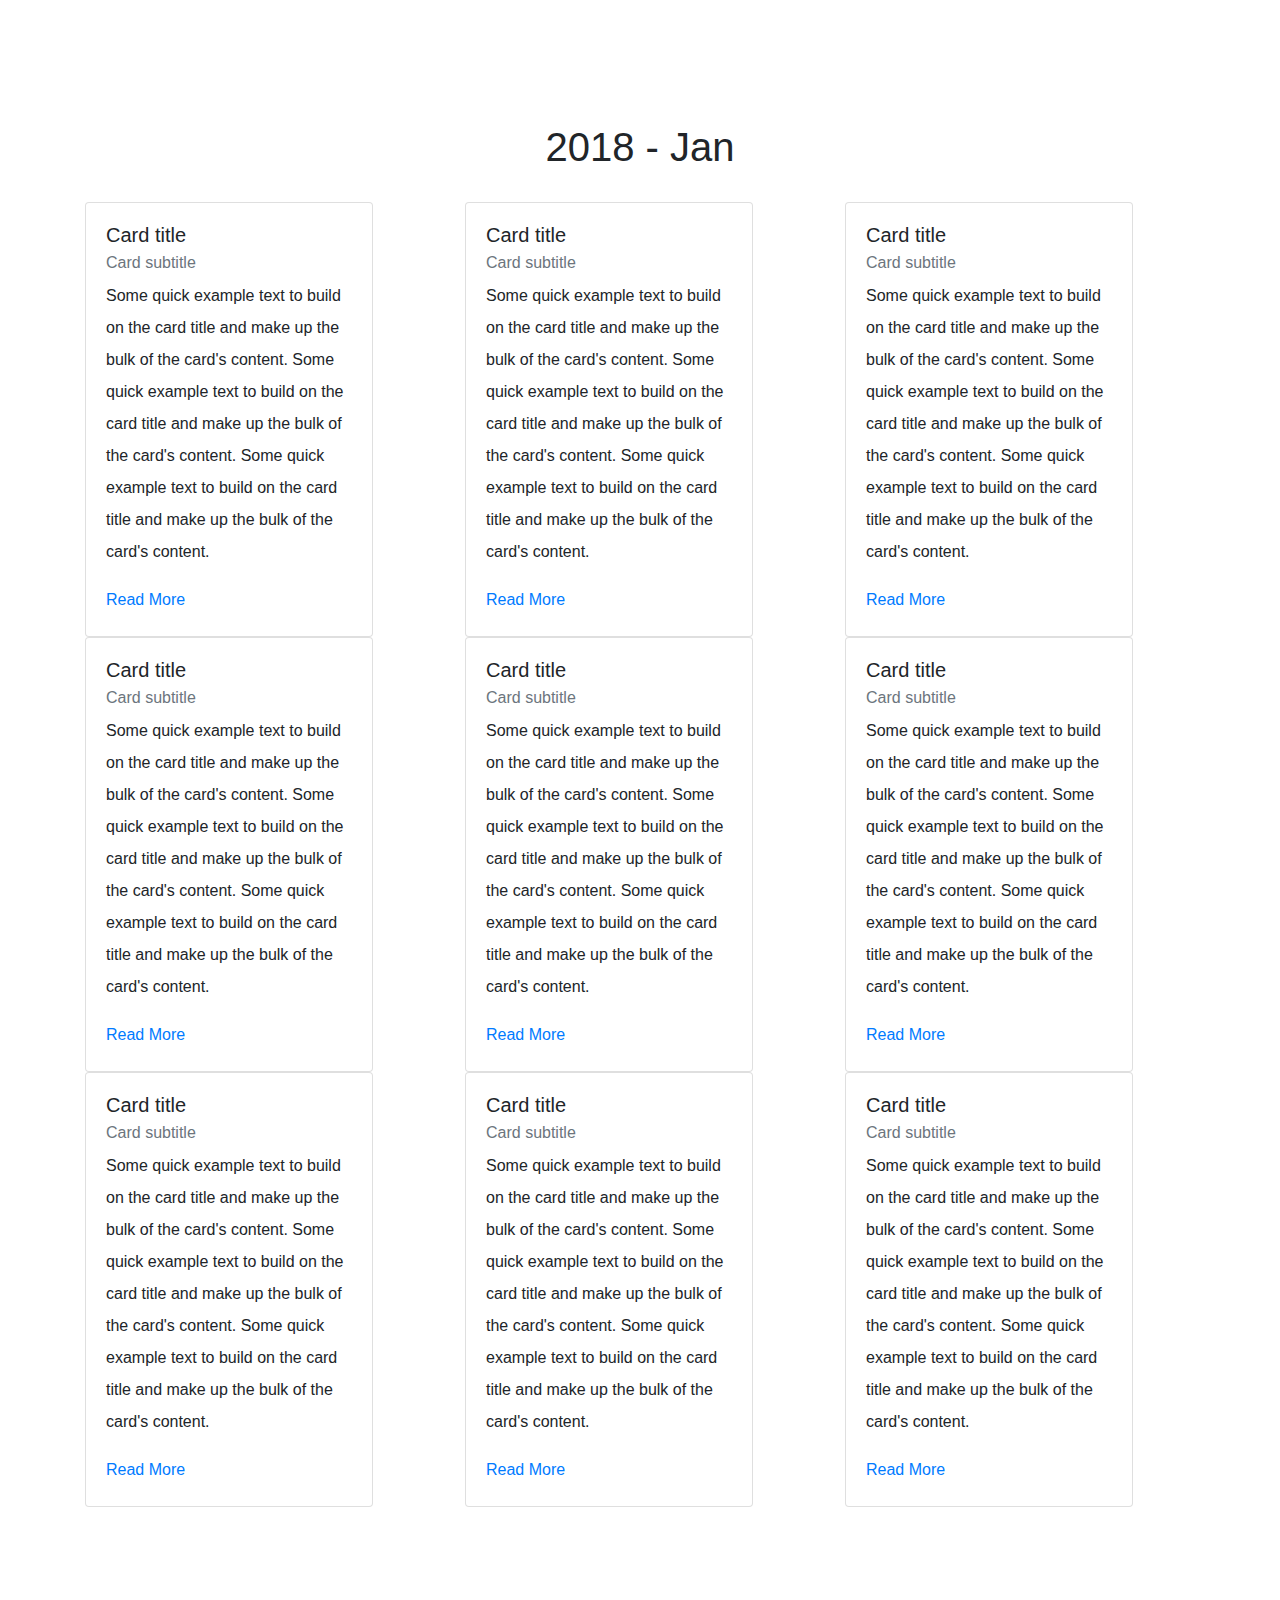
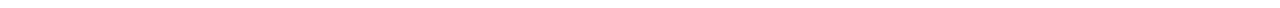
==== archives-in-a-month.html @ 4b0bac31 "WIP archives in a month" ====
<!DOCTYPE html>
<html lang="en">
	<head>
		<meta charset="UTF-8">
		<title>Archives</title>
		<!--bootstrap 4 css-->
		<link crossorigin="anonymous" href="https://maxcdn.bootstrapcdn.com/bootstrap/4.0.0/css/bootstrap.min.css"
		      integrity="sha384-Gn5384xqQ1aoWXA+058RXPxPg6fy4IWvTNh0E263XmFcJlSAwiGgFAW/dAiS6JXm"
		      rel="stylesheet">
		<link href="styles/archives.css" rel="stylesheet">
	</head>
	<body>
		<div class="container">
			<h1 class="text-center container-title">2018 - Jan</h1>
			<div class="row">
				<div class="col-lg-4">
					<div class="card" style="width: 18rem;">
						<div class="card-body">
							<h5 class="card-title">Card title</h5>
							<h6 class="card-subtitle mb-2 text-muted">Card subtitle</h6>
							<p class="card-text">Some quick example text to build on the card title and make up the bulk
								of the card's content. Some quick example text to build on the card title and make up
								the bulk of the card's content. Some quick example text to build on the card title and
								make up the bulk of the card's content.</p>
							<a href="#" class="card-link">Read More</a>
						</div>
					</div>
				</div>
				<div class="col-lg-4">
					<div class="card" style="width: 18rem;">
						<div class="card-body">
							<h5 class="card-title">Card title</h5>
							<h6 class="card-subtitle mb-2 text-muted">Card subtitle</h6>
							<p class="card-text">Some quick example text to build on the card title and make up the bulk
								of the card's content. Some quick example text to build on the card title and make up
								the bulk of the card's content. Some quick example text to build on the card title and
								make up the bulk of the card's content.</p>
							<a href="#" class="card-link">Read More</a>
						</div>
					</div>
				</div>
				<div class="col-lg-4">
					<div class="card" style="width: 18rem;">
						<div class="card-body">
							<h5 class="card-title">Card title</h5>
							<h6 class="card-subtitle mb-2 text-muted">Card subtitle</h6>
							<p class="card-text">Some quick example text to build on the card title and make up the bulk
								of the card's content. Some quick example text to build on the card title and make up
								the bulk of the card's content. Some quick example text to build on the card title and
								make up the bulk of the card's content.</p>
							<a href="#" class="card-link">Read More</a>
						</div>
					</div>
				</div>
			</div>
			<div class="row">
				<div class="col-lg-4">
					<div class="card" style="width: 18rem;">
						<div class="card-body">
							<h5 class="card-title">Card title</h5>
							<h6 class="card-subtitle mb-2 text-muted">Card subtitle</h6>
							<p class="card-text">Some quick example text to build on the card title and make up the bulk
								of the card's content. Some quick example text to build on the card title and make up
								the bulk of the card's content. Some quick example text to build on the card title and
								make up the bulk of the card's content.</p>
							<a href="#" class="card-link">Read More</a>
						</div>
					</div>
				</div>
				<div class="col-lg-4">
					<div class="card" style="width: 18rem;">
						<div class="card-body">
							<h5 class="card-title">Card title</h5>
							<h6 class="card-subtitle mb-2 text-muted">Card subtitle</h6>
							<p class="card-text">Some quick example text to build on the card title and make up the bulk
								of the card's content. Some quick example text to build on the card title and make up
								the bulk of the card's content. Some quick example text to build on the card title and
								make up the bulk of the card's content.</p>
							<a href="#" class="card-link">Read More</a>
						</div>
					</div>
				</div>
				<div class="col-lg-4">
					<div class="card" style="width: 18rem;">
						<div class="card-body">
							<h5 class="card-title">Card title</h5>
							<h6 class="card-subtitle mb-2 text-muted">Card subtitle</h6>
							<p class="card-text">Some quick example text to build on the card title and make up the bulk
								of the card's content. Some quick example text to build on the card title and make up
								the bulk of the card's content. Some quick example text to build on the card title and
								make up the bulk of the card's content.</p>
							<a href="#" class="card-link">Read More</a>
						</div>
					</div>
				</div>
			</div>
			<div class="row">
				<div class="col-lg-4">
					<div class="card" style="width: 18rem;">
						<div class="card-body">
							<h5 class="card-title">Card title</h5>
							<h6 class="card-subtitle mb-2 text-muted">Card subtitle</h6>
							<p class="card-text">Some quick example text to build on the card title and make up the bulk
								of the card's content. Some quick example text to build on the card title and make up
								the bulk of the card's content. Some quick example text to build on the card title and
								make up the bulk of the card's content.</p>
							<a href="#" class="card-link">Read More</a>
						</div>
					</div>
				</div>
				<div class="col-lg-4">
					<div class="card" style="width: 18rem;">
						<div class="card-body">
							<h5 class="card-title">Card title</h5>
							<h6 class="card-subtitle mb-2 text-muted">Card subtitle</h6>
							<p class="card-text">Some quick example text to build on the card title and make up the bulk
								of the card's content. Some quick example text to build on the card title and make up
								the bulk of the card's content. Some quick example text to build on the card title and
								make up the bulk of the card's content.</p>
							<a href="#" class="card-link">Read More</a>
						</div>
					</div>
				</div>
				<div class="col-lg-4">
					<div class="card" style="width: 18rem;">
						<div class="card-body">
							<h5 class="card-title">Card title</h5>
							<h6 class="card-subtitle mb-2 text-muted">Card subtitle</h6>
							<p class="card-text">Some quick example text to build on the card title and make up the bulk
								of the card's content. Some quick example text to build on the card title and make up
								the bulk of the card's content. Some quick example text to build on the card title and
								make up the bulk of the card's content.</p>
							<a href="#" class="card-link">Read More</a>
						</div>
					</div>
				</div>
			</div>
		</div>
		<!--bootstrap 4 - js related files-->
		<script crossorigin="anonymous"
		        integrity="sha384-KJ3o2DKtIkvYIK3UENzmM7KCkRr/rE9/Qpg6aAZGJwFDMVNA/GpGFF93hXpG5KkN"
		        src="https://code.jquery.com/jquery-3.2.1.slim.min.js"></script>
		<script crossorigin="anonymous"
		        integrity="sha384-ApNbgh9B+Y1QKtv3Rn7W3mgPxhU9K/ScQsAP7hUibX39j7fakFPskvXusvfa0b4Q"
		        src="https://cdnjs.cloudflare.com/ajax/libs/popper.js/1.12.9/umd/popper.min.js"></script>
		<script crossorigin="anonymous"
		        integrity="sha384-JZR6Spejh4U02d8jOt6vLEHfe/JQGiRRSQQxSfFWpi1MquVdAyjUar5+76PVCmYl"
		        src="https://maxcdn.bootstrapcdn.com/bootstrap/4.0.0/js/bootstrap.min.js"></script>
	</body>
</html>
---- styles/archives.css ----
body {
    font-family: "Helvetica Neue", Helvetica, Arial, sans-serif;
    line-height: 2;
    margin-top: 50px;
    margin-bottom: 50px;
}

.container {
    padding-top: 4%;
    padding-bottom: 4%;
}

.container-title {
    padding-top: 2%;
    padding-bottom: 2%;
}
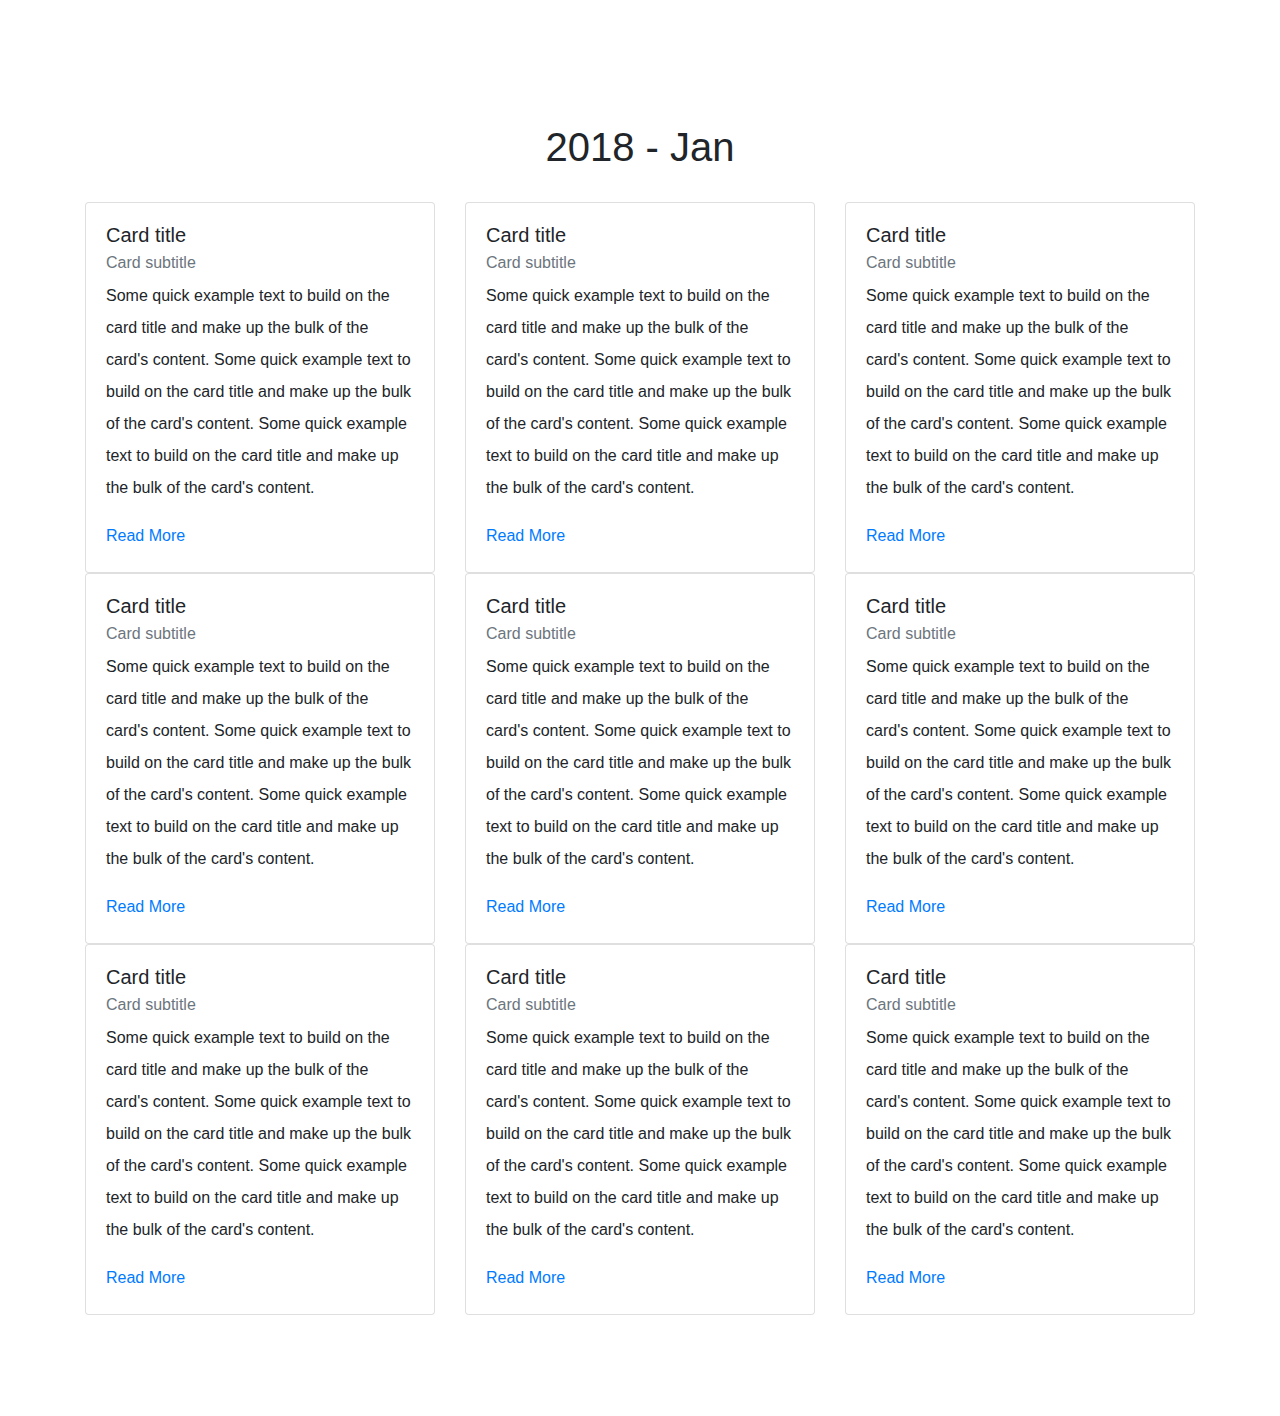
==== commit bd57725a: "using card-deck" ====
--- a/archives-in-a-month.html
+++ b/archives-in-a-month.html
@@ -12,126 +12,81 @@
 	<body>
 		<div class="container">
 			<h1 class="text-center container-title">2018 - Jan</h1>
-			<div class="row">
-				<div class="col-lg-4">
-					<div class="card" style="width: 18rem;">
-						<div class="card-body">
-							<h5 class="card-title">Card title</h5>
-							<h6 class="card-subtitle mb-2 text-muted">Card subtitle</h6>
-							<p class="card-text">Some quick example text to build on the card title and make up the bulk
-								of the card's content. Some quick example text to build on the card title and make up
-								the bulk of the card's content. Some quick example text to build on the card title and
-								make up the bulk of the card's content.</p>
-							<a href="#" class="card-link">Read More</a>
-						</div>
+			<div class="card-deck">
+				<div class="card" style="width: 18rem;">
+					<div class="card-body">
+						<h5 class="card-title">Card title</h5>
+						<h6 class="card-subtitle mb-2 text-muted">Card subtitle</h6>
+						<p class="card-text">Some quick example text to build on the card title and make up the bulk of the card's content. Some quick example text to build on the card title and make up the bulk of the card's content. Some quick example text to build on the card title and make up the bulk of the card's content.</p>
+						<a href="#" class="card-link">Read More</a>
 					</div>
 				</div>
-				<div class="col-lg-4">
-					<div class="card" style="width: 18rem;">
-						<div class="card-body">
-							<h5 class="card-title">Card title</h5>
-							<h6 class="card-subtitle mb-2 text-muted">Card subtitle</h6>
-							<p class="card-text">Some quick example text to build on the card title and make up the bulk
-								of the card's content. Some quick example text to build on the card title and make up
-								the bulk of the card's content. Some quick example text to build on the card title and
-								make up the bulk of the card's content.</p>
-							<a href="#" class="card-link">Read More</a>
-						</div>
+				<div class="card" style="width: 18rem;">
+					<div class="card-body">
+						<h5 class="card-title">Card title</h5>
+						<h6 class="card-subtitle mb-2 text-muted">Card subtitle</h6>
+						<p class="card-text">Some quick example text to build on the card title and make up the bulk of the card's content. Some quick example text to build on the card title and make up the bulk of the card's content. Some quick example text to build on the card title and make up the bulk of the card's content.</p>
+						<a href="#" class="card-link">Read More</a>
 					</div>
 				</div>
-				<div class="col-lg-4">
-					<div class="card" style="width: 18rem;">
-						<div class="card-body">
-							<h5 class="card-title">Card title</h5>
-							<h6 class="card-subtitle mb-2 text-muted">Card subtitle</h6>
-							<p class="card-text">Some quick example text to build on the card title and make up the bulk
-								of the card's content. Some quick example text to build on the card title and make up
-								the bulk of the card's content. Some quick example text to build on the card title and
-								make up the bulk of the card's content.</p>
-							<a href="#" class="card-link">Read More</a>
-						</div>
+				<div class="card" style="width: 18rem;">
+					<div class="card-body">
+						<h5 class="card-title">Card title</h5>
+						<h6 class="card-subtitle mb-2 text-muted">Card subtitle</h6>
+						<p class="card-text">Some quick example text to build on the card title and make up the bulk of the card's content. Some quick example text to build on the card title and make up the bulk of the card's content. Some quick example text to build on the card title and make up the bulk of the card's content.</p>
+						<a href="#" class="card-link">Read More</a>
 					</div>
 				</div>
 			</div>
-			<div class="row">
-				<div class="col-lg-4">
-					<div class="card" style="width: 18rem;">
-						<div class="card-body">
-							<h5 class="card-title">Card title</h5>
-							<h6 class="card-subtitle mb-2 text-muted">Card subtitle</h6>
-							<p class="card-text">Some quick example text to build on the card title and make up the bulk
-								of the card's content. Some quick example text to build on the card title and make up
-								the bulk of the card's content. Some quick example text to build on the card title and
-								make up the bulk of the card's content.</p>
-							<a href="#" class="card-link">Read More</a>
-						</div>
+			<div class="card-deck">
+				<div class="card" style="width: 18rem;">
+					<div class="card-body">
+						<h5 class="card-title">Card title</h5>
+						<h6 class="card-subtitle mb-2 text-muted">Card subtitle</h6>
+						<p class="card-text">Some quick example text to build on the card title and make up the bulk of the card's content. Some quick example text to build on the card title and make up the bulk of the card's content. Some quick example text to build on the card title and make up the bulk of the card's content.</p>
+						<a href="#" class="card-link">Read More</a>
 					</div>
 				</div>
-				<div class="col-lg-4">
-					<div class="card" style="width: 18rem;">
-						<div class="card-body">
-							<h5 class="card-title">Card title</h5>
-							<h6 class="card-subtitle mb-2 text-muted">Card subtitle</h6>
-							<p class="card-text">Some quick example text to build on the card title and make up the bulk
-								of the card's content. Some quick example text to build on the card title and make up
-								the bulk of the card's content. Some quick example text to build on the card title and
-								make up the bulk of the card's content.</p>
-							<a href="#" class="card-link">Read More</a>
-						</div>
+				<div class="card" style="width: 18rem;">
+					<div class="card-body">
+						<h5 class="card-title">Card title</h5>
+						<h6 class="card-subtitle mb-2 text-muted">Card subtitle</h6>
+						<p class="card-text">Some quick example text to build on the card title and make up the bulk of the card's content. Some quick example text to build on the card title and make up the bulk of the card's content. Some quick example text to build on the card title and make up the bulk of the card's content.</p>
+						<a href="#" class="card-link">Read More</a>
 					</div>
 				</div>
-				<div class="col-lg-4">
-					<div class="card" style="width: 18rem;">
-						<div class="card-body">
-							<h5 class="card-title">Card title</h5>
-							<h6 class="card-subtitle mb-2 text-muted">Card subtitle</h6>
-							<p class="card-text">Some quick example text to build on the card title and make up the bulk
-								of the card's content. Some quick example text to build on the card title and make up
-								the bulk of the card's content. Some quick example text to build on the card title and
-								make up the bulk of the card's content.</p>
-							<a href="#" class="card-link">Read More</a>
-						</div>
+				<div class="card" style="width: 18rem;">
+					<div class="card-body">
+						<h5 class="card-title">Card title</h5>
+						<h6 class="card-subtitle mb-2 text-muted">Card subtitle</h6>
+						<p class="card-text">Some quick example text to build on the card title and make up the bulk of the card's content. Some quick example text to build on the card title and make up the bulk of the card's content. Some quick example text to build on the card title and make up the bulk of the card's content.</p>
+						<a href="#" class="card-link">Read More</a>
 					</div>
 				</div>
 			</div>
-			<div class="row">
-				<div class="col-lg-4">
-					<div class="card" style="width: 18rem;">
-						<div class="card-body">
-							<h5 class="card-title">Card title</h5>
-							<h6 class="card-subtitle mb-2 text-muted">Card subtitle</h6>
-							<p class="card-text">Some quick example text to build on the card title and make up the bulk
-								of the card's content. Some quick example text to build on the card title and make up
-								the bulk of the card's content. Some quick example text to build on the card title and
-								make up the bulk of the card's content.</p>
-							<a href="#" class="card-link">Read More</a>
-						</div>
+			<div class="card-deck">
+				<div class="card" style="width: 18rem;">
+					<div class="card-body">
+						<h5 class="card-title">Card title</h5>
+						<h6 class="card-subtitle mb-2 text-muted">Card subtitle</h6>
+						<p class="card-text">Some quick example text to build on the card title and make up the bulk of the card's content. Some quick example text to build on the card title and make up the bulk of the card's content. Some quick example text to build on the card title and make up the bulk of the card's content.</p>
+						<a href="#" class="card-link">Read More</a>
 					</div>
 				</div>
-				<div class="col-lg-4">
-					<div class="card" style="width: 18rem;">
-						<div class="card-body">
-							<h5 class="card-title">Card title</h5>
-							<h6 class="card-subtitle mb-2 text-muted">Card subtitle</h6>
-							<p class="card-text">Some quick example text to build on the card title and make up the bulk
-								of the card's content. Some quick example text to build on the card title and make up
-								the bulk of the card's content. Some quick example text to build on the card title and
-								make up the bulk of the card's content.</p>
-							<a href="#" class="card-link">Read More</a>
-						</div>
+				<div class="card" style="width: 18rem;">
+					<div class="card-body">
+						<h5 class="card-title">Card title</h5>
+						<h6 class="card-subtitle mb-2 text-muted">Card subtitle</h6>
+						<p class="card-text">Some quick example text to build on the card title and make up the bulk of the card's content. Some quick example text to build on the card title and make up the bulk of the card's content. Some quick example text to build on the card title and make up the bulk of the card's content.</p>
+						<a href="#" class="card-link">Read More</a>
 					</div>
 				</div>
-				<div class="col-lg-4">
-					<div class="card" style="width: 18rem;">
-						<div class="card-body">
-							<h5 class="card-title">Card title</h5>
-							<h6 class="card-subtitle mb-2 text-muted">Card subtitle</h6>
-							<p class="card-text">Some quick example text to build on the card title and make up the bulk
-								of the card's content. Some quick example text to build on the card title and make up
-								the bulk of the card's content. Some quick example text to build on the card title and
-								make up the bulk of the card's content.</p>
-							<a href="#" class="card-link">Read More</a>
-						</div>
+				<div class="card" style="width: 18rem;">
+					<div class="card-body">
+						<h5 class="card-title">Card title</h5>
+						<h6 class="card-subtitle mb-2 text-muted">Card subtitle</h6>
+						<p class="card-text">Some quick example text to build on the card title and make up the bulk of the card's content. Some quick example text to build on the card title and make up the bulk of the card's content. Some quick example text to build on the card title and make up the bulk of the card's content.</p>
+						<a href="#" class="card-link">Read More</a>
 					</div>
 				</div>
 			</div>
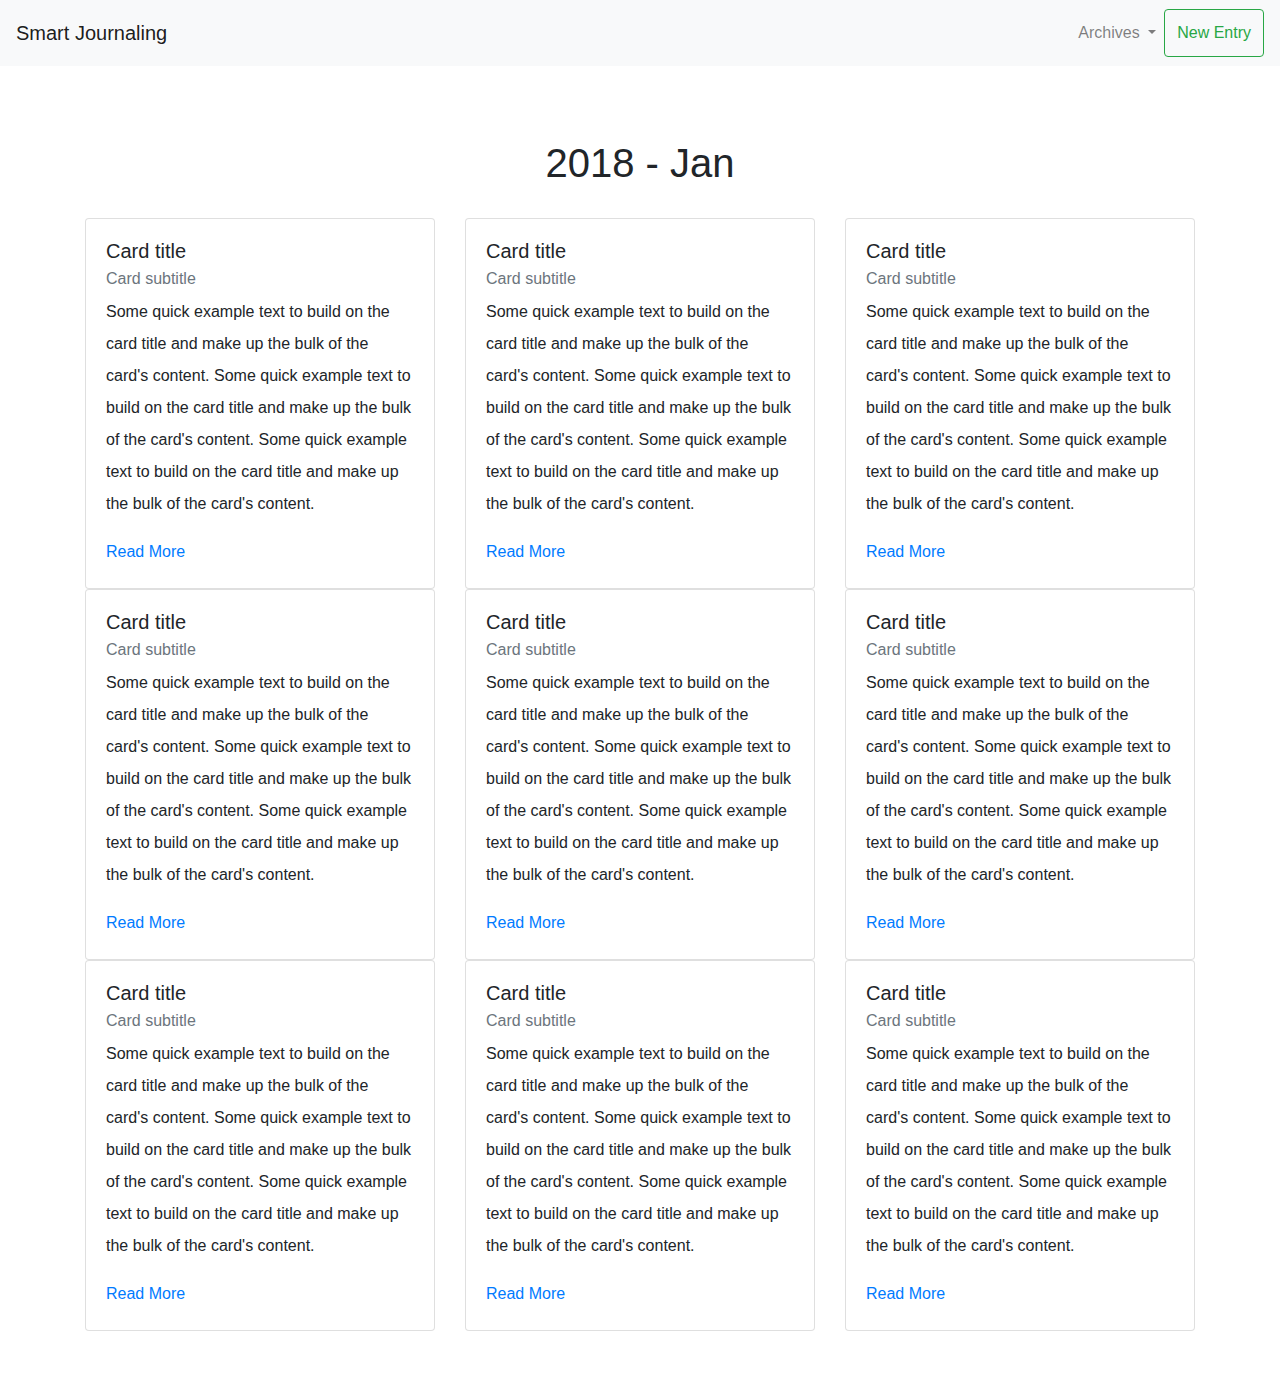
==== commit bd438c28: "added nav bar and updated title in archives" ====
--- a/archives-in-a-month.html
+++ b/archives-in-a-month.html
@@ -2,7 +2,7 @@
 <html lang="en">
 	<head>
 		<meta charset="UTF-8">
-		<title>Archives</title>
+		<title>Archives in a month</title>
 		<!--bootstrap 4 css-->
 		<link crossorigin="anonymous" href="https://maxcdn.bootstrapcdn.com/bootstrap/4.0.0/css/bootstrap.min.css"
 		      integrity="sha384-Gn5384xqQ1aoWXA+058RXPxPg6fy4IWvTNh0E263XmFcJlSAwiGgFAW/dAiS6JXm"
@@ -10,8 +10,34 @@
 		<link href="styles/archives.css" rel="stylesheet">
 	</head>
 	<body>
+		<!--nav bar-->
+		<nav class="navbar navbar-expand-lg navbar-light bg-light">
+			<a class="navbar-brand" href="#">Smart Journaling</a>
+			<button class="navbar-toggler" data-target="#navbarSupportedContent" data-toggle="collapse" type="button">
+				<span class="navbar-toggler-icon"></span>
+			</button>
+			<div class="collapse navbar-collapse" id="navbarSupportedContent">
+				<ul class="navbar-nav ml-auto">
+					<li class="nav-item dropdown">
+						<a class="nav-link dropdown-toggle" data-toggle="dropdown" href="#" id="navbarDropdown">
+							Archives </a>
+						<div class="dropdown-menu">
+							<a class="dropdown-item" href="#">2020</a>
+							<div class="dropdown-divider"></div>
+							<a class="dropdown-item" href="#">2019</a>
+							<div class="dropdown-divider"></div>
+							<a class="dropdown-item" href="#">2018</a>
+						</div>
+					</li>
+					<li class="nav-item">
+						<button class="btn btn-outline-success new-entry-btn">New Entry</button>
+					</li>
+				</ul>
+			</div>
+		</nav>
 		<div class="container">
 			<h1 class="text-center container-title">2018 - Jan</h1>
+			<!--TODO fine tune the card-deck via https://getbootstrap.com/docs/4.1/components/card/#card-columns-->
 			<div class="card-deck">
 				<div class="card" style="width: 18rem;">
 					<div class="card-body">
--- a/styles/archives.css
+++ b/styles/archives.css
@@ -1,8 +1,6 @@
 body {
     font-family: "Helvetica Neue", Helvetica, Arial, sans-serif;
     line-height: 2;
-    margin-top: 50px;
-    margin-bottom: 50px;
 }
 
 .container {
@@ -13,4 +11,8 @@
 .container-title {
     padding-top: 2%;
     padding-bottom: 2%;
+}
+
+.new-entry-btn {
+    height: 100%
 }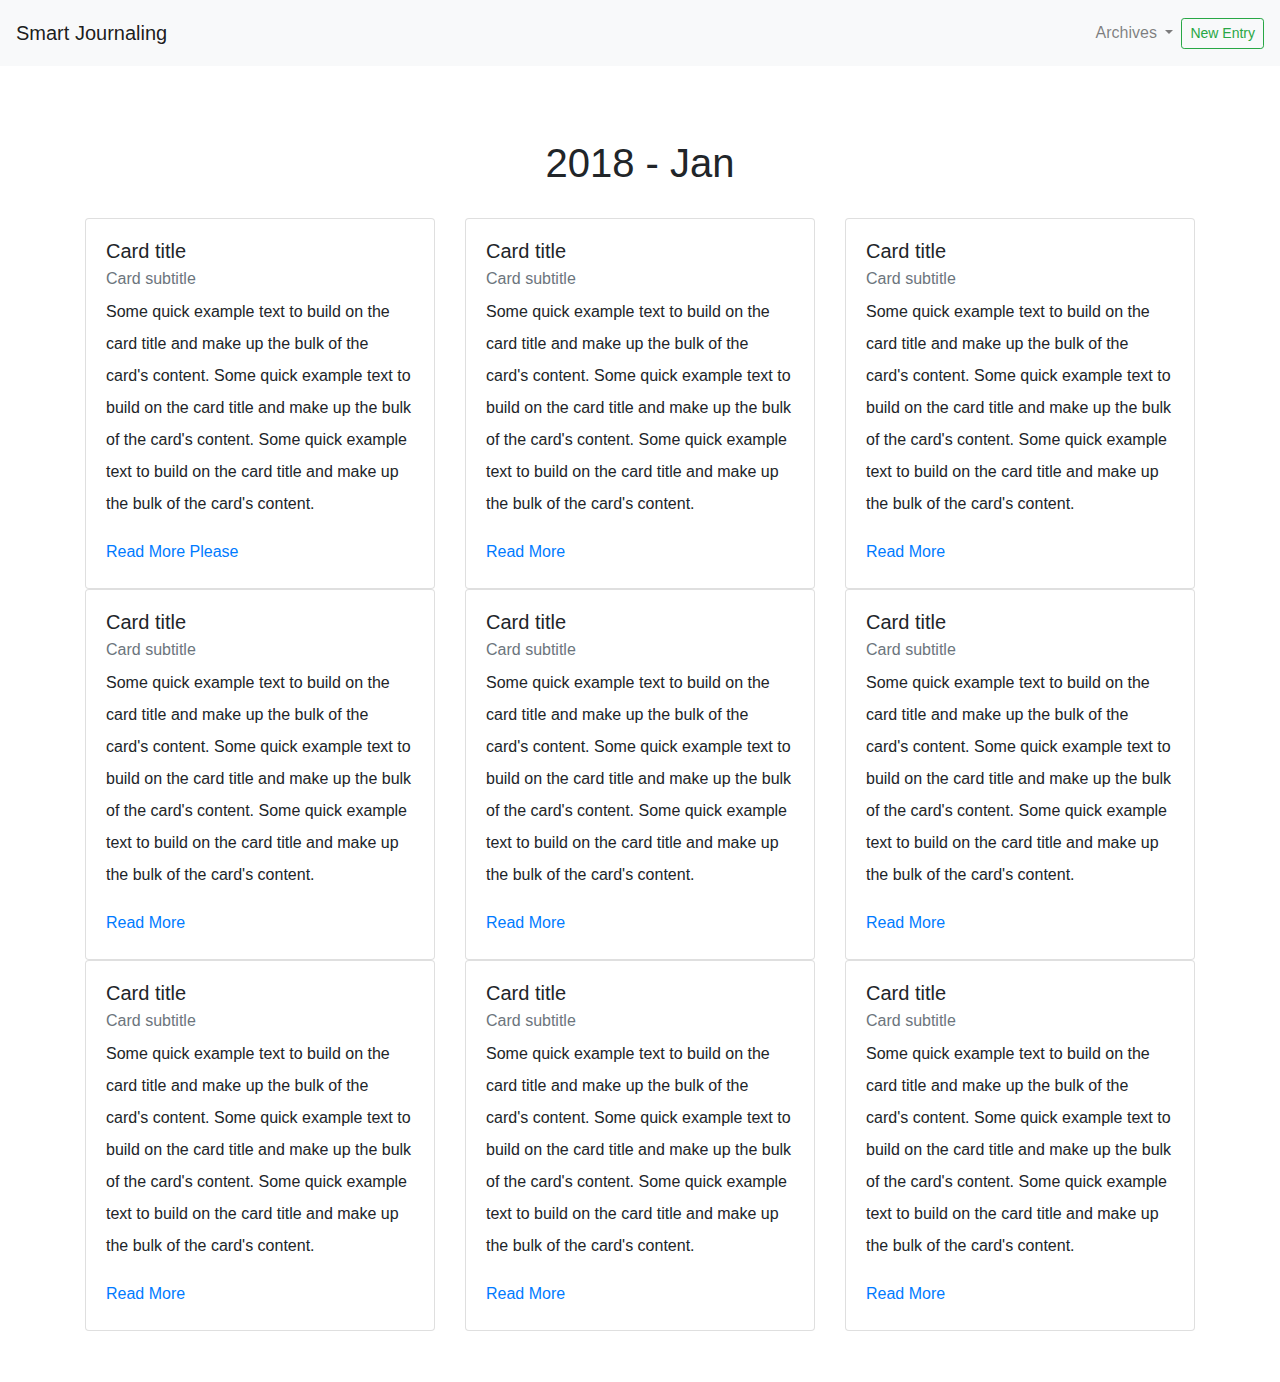
==== commit 3da77d0a: "added href links and fixed the nav button alignment" ====
--- a/archives-in-a-month.html
+++ b/archives-in-a-month.html
@@ -12,7 +12,7 @@
 	<body>
 		<!--nav bar-->
 		<nav class="navbar navbar-expand-lg navbar-light bg-light">
-			<a class="navbar-brand" href="#">Smart Journaling</a>
+			<a class="navbar-brand" href="index.html">Smart Journaling</a>
 			<button class="navbar-toggler" data-target="#navbarSupportedContent" data-toggle="collapse" type="button">
 				<span class="navbar-toggler-icon"></span>
 			</button>
@@ -29,8 +29,9 @@
 							<a class="dropdown-item" href="#">2018</a>
 						</div>
 					</li>
-					<li class="nav-item">
-						<button class="btn btn-outline-success new-entry-btn">New Entry</button>
+					<li class="nav-item  new-entry-btn">
+						<a class="btn btn-sm btn-outline-success" href="entry-form.html"
+						   role="button">New Entry</a>
 					</li>
 				</ul>
 			</div>
@@ -44,7 +45,7 @@
 						<h5 class="card-title">Card title</h5>
 						<h6 class="card-subtitle mb-2 text-muted">Card subtitle</h6>
 						<p class="card-text">Some quick example text to build on the card title and make up the bulk of the card's content. Some quick example text to build on the card title and make up the bulk of the card's content. Some quick example text to build on the card title and make up the bulk of the card's content.</p>
-						<a href="#" class="card-link">Read More</a>
+						<a href="#" class="card-link"><a href="detailed-entry.html">Read More Please</a></a>
 					</div>
 				</div>
 				<div class="card" style="width: 18rem;">
--- a/styles/archives.css
+++ b/styles/archives.css
@@ -14,5 +14,6 @@
 }
 
 .new-entry-btn {
-    height: 100%
+    text-align: center;
+    margin: auto;
 }